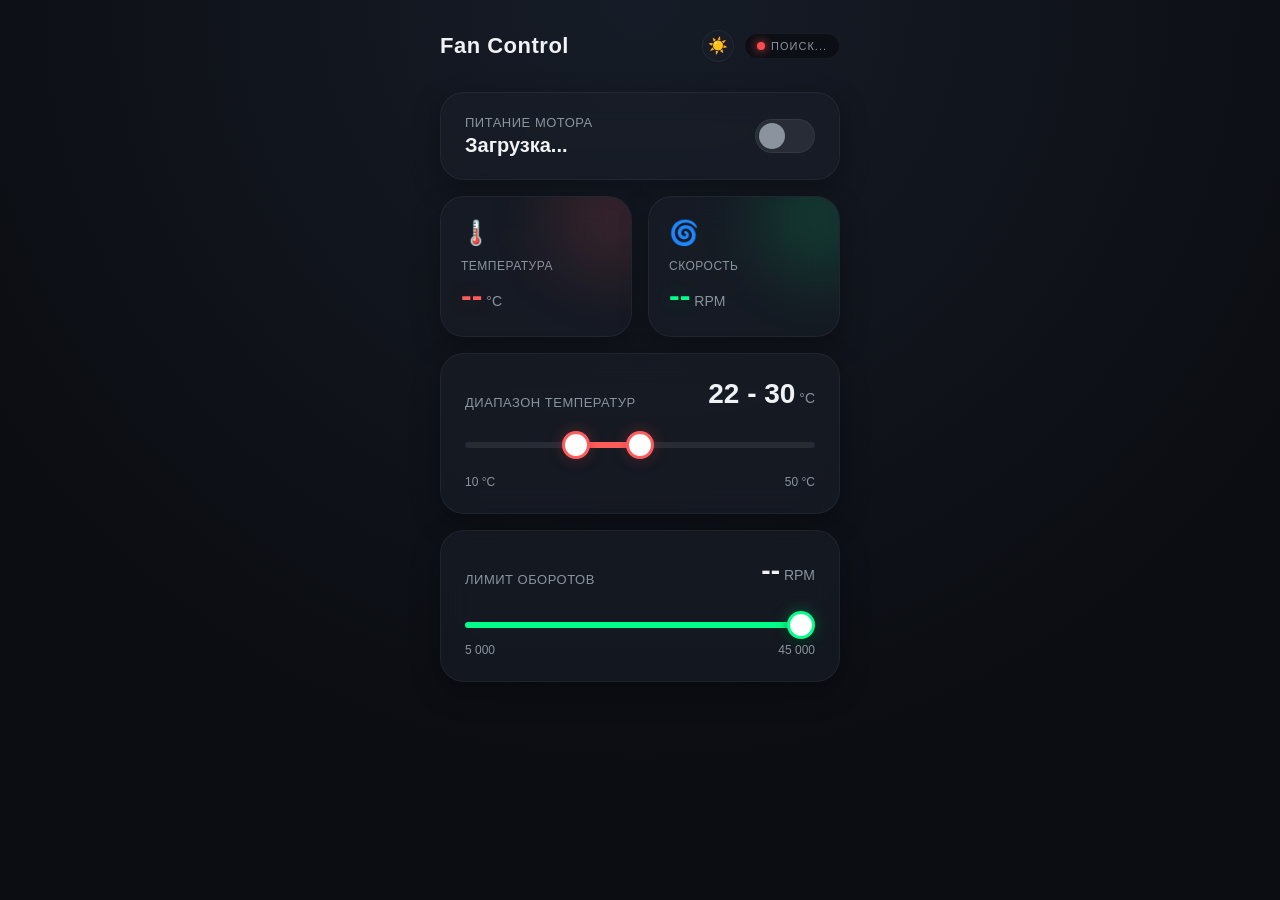
==== src/web/index.html @ 041fd778 "refactor" ====
<!DOCTYPE html>
<html lang="ru">
<head>
  <meta charset="utf-8">
  <meta name="viewport" content="width=device-width, initial-scale=1.0, maximum-scale=1.0, user-scalable=no">
  <title>Smart Fan Dashboard</title>
  <link rel="stylesheet" href="style.css">
</head>

<body>
  <div class="container">
    <header>
      <h1>Fan Control</h1>
      <div style="display: flex; gap: 10px; align-items: center;">
        <button id="themeToggle" class="theme-btn" title="Переключить тему">☀️</button>
        <div class="status-badge"><div class="dot offline" id="statusDot"></div><span id="statusText">Офлайн</span></div>
      </div>
    </header>

    <div class="power-card">
      <div class="power-info">
        <div class="label">Питание мотора</div>
        <div class="state" id="powerStateText">Загрузка...</div>
      </div>
      <label class="switch">
        <input type="checkbox" id="powerToggle">
        <span class="slider round"></span>
      </label>
    </div>

    <div class="grid">
      <div class="stat-card temp">
        <div class="glow-circle"></div>
        <span class="icon">🌡️</span>
        <div class="title">Температура</div>
        <div><span class="value" id="tempVal">--</span><span class="unit">°C</span></div>
      </div>
      <div class="stat-card rpm">
        <div class="glow-circle"></div>
        <span class="icon"><span id="fanIcon" class="fan-spin">🌀</span></span>
        <div class="title">Скорость</div>
        <div><span class="value" id="rpmVal">--</span><span class="unit">RPM</span></div>
      </div>
    </div>

    <div class="control-panel">
      <div class="control-header">
        <div class="title">Диапазон температур</div>
        <div><span class="val" id="tempRangeVal">22 - 30</span><span class="unit"> °C</span></div>
      </div>
      <div class="range-slider temp-slider">
        <div class="track"></div>
        <div class="fill" id="tempSliderFill"></div>
        <input type="range" id="tempMinSlider" min="10" max="50" step="1" value="22">
        <input type="range" id="tempMaxSlider" min="10" max="50" step="1" value="30">
      </div>
      <div class="range-labels"><span>10 °C</span><span>50 °C</span></div>
    </div>

    <div class="control-panel" style="margin-top: 16px;">
      <div class="control-header">
        <div class="title">Лимит оборотов</div>
        <div><span class="val" id="limitVal">--</span><span class="unit"> RPM</span></div>
      </div>
      <input type="range" id="rpmSlider" class="single" min="5000" max="45000" step="100" value="45000">
      <div class="range-labels"><span>5 000</span><span>45 000</span></div>
    </div>
  </div>

  <script src="script.js"></script>
</body>
</html>
---- src/web/style.css ----
:root {
  --bg: #0b0d12;
  --card-bg: rgba(26, 30, 41, 0.6);
  --card-border: rgba(255, 255, 255, 0.05);
  --accent: #00ff88;
  --accent-glow: rgba(0, 255, 136, 0.3);
  --temp: #ff5c5c;
  --temp-glow: rgba(255, 92, 92, 0.3);
  --text-main: #f0f2f5;
  --text-muted: #8b949e;
  --danger: #ff4b4b;
  --body-grad1: #161c27;
  --track-bg: rgba(255, 255, 255, 0.08);
  --thumb-bg: #fff;
}

[data-theme="light"] {
  --bg: #f0f2f5;
  --card-bg: rgba(255, 255, 255, 0.85);
  --card-border: rgba(0, 0, 0, 0.1);
  --accent: #00cc6a;
  --accent-glow: rgba(0, 204, 106, 0.3);
  --temp: #e63946;
  --temp-glow: rgba(230, 57, 70, 0.3);
  --text-main: #111827;
  --text-muted: #6b7280;
  --danger: #d90429;
  --body-grad1: #ffffff;
  --track-bg: rgba(0, 0, 0, 0.1);
  --thumb-bg: #fff;
}

* { box-sizing: border-box; -webkit-tap-highlight-color: transparent; }

body {
  margin: 0; padding: 0;
  min-height: 100vh;
  background: radial-gradient(circle at 50% 0%, var(--body-grad1) 0%, var(--bg) 70%);
  color: var(--text-main);
  font-family: -apple-system, BlinkMacSystemFont, "SF Pro Display", "Segoe UI", Roboto, sans-serif;
  overflow-x: hidden;
  transition: background 0.3s, color 0.3s;
}

.container { max-width: 440px; margin: 0 auto; padding: 30px 20px; }

header { display: flex; justify-content: space-between; align-items: center; margin-bottom: 30px; }
h1 { font-size: 22px; font-weight: 600; margin: 0; letter-spacing: 0.5px; }

.status-badge {
  display: flex; align-items: center; gap: 6px;
  background: rgba(0, 0, 0, 0.4); padding: 6px 12px;
  border-radius: 20px; font-size: 11px; text-transform: uppercase; letter-spacing: 1px;
  border: 1px solid var(--card-border); color: var(--text-muted);
}
.dot { width: 8px; height: 8px; border-radius: 50%; background: var(--accent); box-shadow: 0 0 10px var(--accent); animation: pulse 2s infinite; }
.dot.offline { background: var(--danger); box-shadow: 0 0 10px var(--danger); animation: none; }

.theme-btn {
  background: var(--card-bg);
  border: 1px solid var(--card-border);
  color: var(--text-main);
  border-radius: 50%;
  width: 32px; height: 32px;
  cursor: pointer;
  display: flex; justify-content: center; align-items: center;
  transition: 0.3s;
  font-size: 16px;
  padding: 0;
  line-height: 1;
}
.theme-btn:hover { box-shadow: 0 0 10px var(--bg); border-color: var(--card-bg); }

@keyframes pulse { 0%, 100% { opacity: 1; } 50% { opacity: 0.4; } }

.power-card {
  background: var(--card-bg);
  backdrop-filter: blur(16px); -webkit-backdrop-filter: blur(16px);
  border: 1px solid var(--card-border); border-radius: 24px;
  padding: 22px 24px; margin-bottom: 16px;
  display: flex; justify-content: space-between; align-items: center;
  box-shadow: 0 10px 30px rgba(0,0,0,0.3);
  transition: background 0.3s, border 0.3s;
}
.power-info .label { font-size: 13px; color: var(--text-muted); margin-bottom: 4px; text-transform: uppercase; letter-spacing: 0.5px; }
.power-info .state { font-size: 20px; font-weight: 600; color: var(--text-main); }

.switch { position: relative; display: inline-block; width: 60px; height: 34px; }
.switch input { opacity: 0; width: 0; height: 0; }
.slider.round {
  position: absolute; cursor: pointer; top: 0; left: 0; right: 0; bottom: 0;
  background-color: var(--track-bg); transition: .4s; border-radius: 34px;
  border: 1px solid var(--card-border);
}
.slider.round:before {
  position: absolute; content: ""; height: 26px; width: 26px; left: 3px; bottom: 3px;
  background-color: #8b949e; transition: .4s cubic-bezier(0.175, 0.885, 0.32, 1.275); border-radius: 50%;
}
input:checked + .slider.round { background-color: var(--accent); box-shadow: 0 0 15px var(--accent-glow); border-color: transparent; }
input:checked + .slider.round:before { transform: translateX(26px); background-color: var(--thumb-bg); }

.grid { display: grid; grid-template-columns: 1fr 1fr; gap: 16px; margin-bottom: 16px; }
.stat-card {
  background: var(--card-bg); backdrop-filter: blur(16px); -webkit-backdrop-filter: blur(16px);
  border: 1px solid var(--card-border); border-radius: 24px; padding: 22px 20px;
  position: relative; overflow: hidden; box-shadow: 0 10px 30px rgba(0,0,0,0.3);
  transition: background 0.3s, border 0.3s;
}
.stat-card .icon { font-size: 24px; margin-bottom: 12px; display: block; }
.stat-card .title { font-size: 12px; color: var(--text-muted); text-transform: uppercase; letter-spacing: 0.5px; margin-bottom: 4px; }
.stat-card .value { font-size: 32px; font-weight: 700; transition: color 0.3s; }
.stat-card .unit { font-size: 14px; font-weight: 500; color: var(--text-muted); margin-left: 4px; }

.stat-card.temp .value { color: var(--temp); text-shadow: 0 0 20px var(--temp-glow); }
.stat-card.rpm .value { color: var(--accent); text-shadow: 0 0 20px var(--accent-glow); }

.glow-circle { position: absolute; right: -40px; top: -40px; width: 120px; height: 120px; border-radius: 50%; filter: blur(35px); opacity: 0.15; pointer-events: none; transition: background 0.3s; }
.stat-card.temp .glow-circle { background: var(--temp); }
.stat-card.rpm .glow-circle { background: var(--accent); }

.fan-spin { display: inline-block; transform-origin: 50% 50%; animation: spin linear infinite; }
@keyframes spin { to { transform: rotate(360deg); } }

.control-panel {
  background: var(--card-bg); backdrop-filter: blur(16px); -webkit-backdrop-filter: blur(16px);
  border: 1px solid var(--card-border); border-radius: 24px; padding: 24px; box-shadow: 0 10px 30px rgba(0,0,0,0.3);
  transition: background 0.3s, border 0.3s;
}
.control-header { display: flex; justify-content: space-between; align-items: flex-end; margin-bottom: 20px; }
.control-header .title { font-size: 13px; color: var(--text-muted); text-transform: uppercase; letter-spacing: 0.5px; }
.control-header .val { font-size: 28px; font-weight: 700; color: var(--text-main); }
.control-header .unit { font-size: 14px; font-weight: 500; color: var(--text-muted); }

input[type=range].single { 
  -webkit-appearance: none; appearance: none; width: 100%; height: 6px; 
  background: var(--track-bg); border-radius: 6px; outline: none; margin: 15px 0; 
}
input[type=range].single::-webkit-slider-runnable-track { 
  height: 6px; border-radius: 6px; 
  background: linear-gradient(90deg, var(--accent) var(--fill, 50%), transparent var(--fill, 50%)); 
}
input[type=range].single::-webkit-slider-thumb {
  -webkit-appearance: none; width: 28px; height: 28px; border-radius: 50%; 
  background: var(--thumb-bg); border: 3px solid var(--accent);
  box-shadow: 0 0 15px var(--accent-glow), 0 4px 10px rgba(0,0,0,0.5); 
  margin-top: -11px; cursor: grab; transition: transform 0.1s;
}
input[type=range].single:active::-webkit-slider-thumb { transform: scale(1.1); cursor: grabbing; }

.range-slider { position: relative; width: 100%; height: 30px; margin: 15px 0; }
.range-slider input[type="range"] {
  position: absolute; left: 0; top: 12px; width: 100%; height: 6px;
  -webkit-appearance: none; appearance: none; background: transparent;
  pointer-events: none; margin: 0; outline: none;
}
.range-slider input[type="range"]::-webkit-slider-runnable-track { height: 6px; background: transparent; border: none; }
.range-slider input[type="range"]::-webkit-slider-thumb {
  pointer-events: auto; -webkit-appearance: none; width: 28px; height: 28px;
  border-radius: 50%; background: var(--thumb-bg); border: 3px solid var(--accent);
  box-shadow: 0 0 15px var(--accent-glow), 0 4px 10px rgba(0,0,0,0.2);
  cursor: grab; position: relative; z-index: 2; margin-top: -11px;
}
.range-slider input[type="range"]:active::-webkit-slider-thumb { transform: scale(1.1); z-index: 3; cursor: grabbing; }
.range-slider .track { position: absolute; left: 0; top: 12px; width: 100%; height: 6px; background: var(--track-bg); border-radius: 6px; z-index: 0; }
.range-slider .fill { position: absolute; left: 0; top: 12px; height: 6px; background: var(--accent); border-radius: 6px; z-index: 1; }

.range-slider.temp-slider .fill { background: var(--temp); }
.range-slider.temp-slider input[type="range"]::-webkit-slider-thumb {
  border: 3px solid var(--temp); box-shadow: 0 0 15px var(--temp-glow), 0 4px 10px rgba(0,0,0,0.2);
}

.range-labels { display: flex; justify-content: space-between; font-size: 12px; color: var(--text-muted); font-weight: 500; }
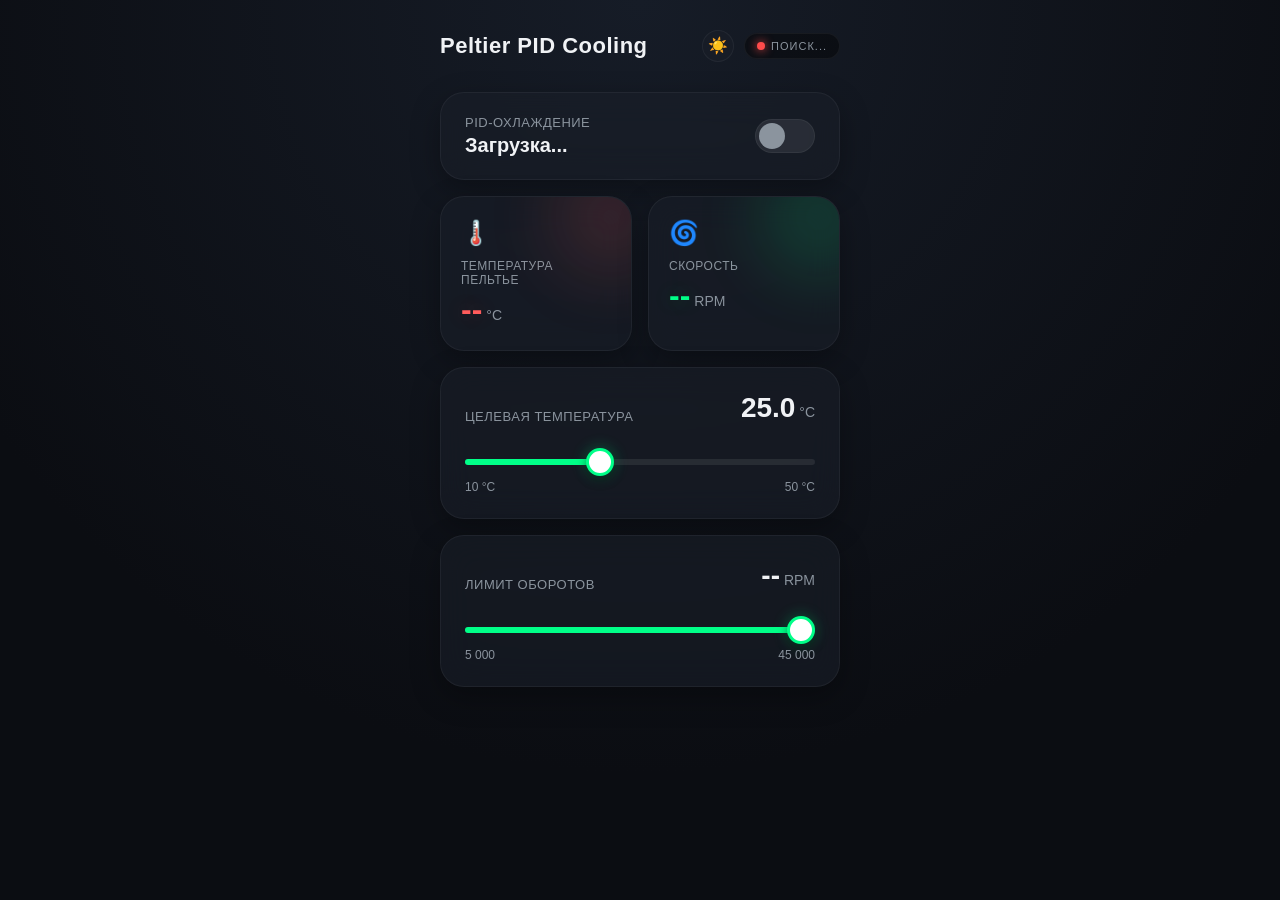
==== commit 9a4c44d4: "feat: add Peltier temperature PID control" ====
--- a/src/web/index.html
+++ b/src/web/index.html
@@ -3,14 +3,69 @@
 <head>
   <meta charset="utf-8">
   <meta name="viewport" content="width=device-width, initial-scale=1.0, maximum-scale=1.0, user-scalable=no">
-  <title>Smart Fan Dashboard</title>
-  <link rel="stylesheet" href="style.css">
+  <title>Peltier PID Cooling</title>
+  <link rel="icon" href="data:,">
+  <style>
+    :root { --bg: #0b0d12; --card-bg: rgba(26, 30, 41, 0.6); --card-border: rgba(255, 255, 255, 0.05); --accent: #00ff88; --accent-glow: rgba(0, 255, 136, 0.3); --temp: #ff5c5c; --temp-glow: rgba(255, 92, 92, 0.3); --text-main: #f0f2f5; --text-muted: #8b949e; --danger: #ff4b4b; --body-grad1: #161c27; --track-bg: rgba(255, 255, 255, 0.08); --thumb-bg: #fff; }
+    [data-theme="light"] { --bg: #f0f2f5; --card-bg: rgba(255, 255, 255, 0.85); --card-border: rgba(0, 0, 0, 0.1); --accent: #00cc6a; --accent-glow: rgba(0, 204, 106, 0.3); --temp: #e63946; --temp-glow: rgba(230, 57, 70, 0.3); --text-main: #111827; --text-muted: #6b7280; --danger: #d90429; --body-grad1: #ffffff; --track-bg: rgba(0, 0, 0, 0.1); --thumb-bg: #fff; }
+    * { box-sizing: border-box; -webkit-tap-highlight-color: transparent; }
+    body { margin: 0; padding: 0; min-height: 100vh; background: radial-gradient(circle at 50% 0%, var(--body-grad1) 0%, var(--bg) 70%); color: var(--text-main); font-family: -apple-system, BlinkMacSystemFont, "SF Pro Display", "Segoe UI", Roboto, sans-serif; overflow-x: hidden; transition: background 0.3s, color 0.3s; }
+    .container { max-width: 440px; margin: 0 auto; padding: 30px 20px; }
+    header { display: flex; justify-content: space-between; align-items: center; margin-bottom: 30px; }
+    h1 { font-size: 22px; font-weight: 600; margin: 0; letter-spacing: 0.5px; }
+    .status-badge { display: flex; align-items: center; gap: 6px; background: rgba(0, 0, 0, 0.4); padding: 6px 12px; border-radius: 20px; font-size: 11px; text-transform: uppercase; letter-spacing: 1px; border: 1px solid var(--card-border); color: var(--text-muted); }
+    .dot { width: 8px; height: 8px; border-radius: 50%; background: var(--accent); box-shadow: 0 0 10px var(--accent); animation: pulse 2s infinite; }
+    .dot.offline { background: var(--danger); box-shadow: 0 0 10px var(--danger); animation: none; }
+    .theme-btn { background: var(--card-bg); border: 1px solid var(--card-border); color: var(--text-main); border-radius: 50%; width: 32px; height: 32px; cursor: pointer; display: flex; justify-content: center; align-items: center; transition: 0.3s; font-size: 16px; padding: 0; line-height: 1; }
+    .theme-btn:hover { box-shadow: 0 0 10px var(--bg); border-color: var(--card-bg); }
+    @keyframes pulse { 0%, 100% { opacity: 1; } 50% { opacity: 0.4; } }
+    .power-card { background: var(--card-bg); backdrop-filter: blur(16px); -webkit-backdrop-filter: blur(16px); border: 1px solid var(--card-border); border-radius: 24px; padding: 22px 24px; margin-bottom: 16px; display: flex; justify-content: space-between; align-items: center; box-shadow: 0 10px 30px rgba(0,0,0,0.3); transition: background 0.3s, border 0.3s; }
+    .power-info .label { font-size: 13px; color: var(--text-muted); margin-bottom: 4px; text-transform: uppercase; letter-spacing: 0.5px; }
+    .power-info .state { font-size: 20px; font-weight: 600; color: var(--text-main); }
+    .switch { position: relative; display: inline-block; width: 60px; height: 34px; }
+    .switch input { opacity: 0; width: 0; height: 0; }
+    .slider.round { position: absolute; cursor: pointer; top: 0; left: 0; right: 0; bottom: 0; background-color: var(--track-bg); transition: .4s; border-radius: 34px; border: 1px solid var(--card-border); }
+    .slider.round:before { position: absolute; content: ""; height: 26px; width: 26px; left: 3px; bottom: 3px; background-color: #8b949e; transition: .4s cubic-bezier(0.175, 0.885, 0.32, 1.275); border-radius: 50%; }
+    input:checked + .slider.round { background-color: var(--accent); box-shadow: 0 0 15px var(--accent-glow); border-color: transparent; }
+    input:checked + .slider.round:before { transform: translateX(26px); background-color: var(--thumb-bg); }
+    .grid { display: grid; grid-template-columns: 1fr 1fr; gap: 16px; margin-bottom: 16px; }
+    .stat-card { background: var(--card-bg); backdrop-filter: blur(16px); -webkit-backdrop-filter: blur(16px); border: 1px solid var(--card-border); border-radius: 24px; padding: 22px 20px; position: relative; overflow: hidden; box-shadow: 0 10px 30px rgba(0,0,0,0.3); transition: background 0.3s, border 0.3s; }
+    .stat-card .icon { font-size: 24px; margin-bottom: 12px; display: block; }
+    .stat-card .title { font-size: 12px; color: var(--text-muted); text-transform: uppercase; letter-spacing: 0.5px; margin-bottom: 4px; }
+    .stat-card .value { font-size: 32px; font-weight: 700; transition: color 0.3s; }
+    .stat-card .unit { font-size: 14px; font-weight: 500; color: var(--text-muted); margin-left: 4px; }
+    .stat-card.temp .value { color: var(--temp); text-shadow: 0 0 20px var(--temp-glow); }
+    .stat-card.rpm .value { color: var(--accent); text-shadow: 0 0 20px var(--accent-glow); }
+    .glow-circle { position: absolute; right: -40px; top: -40px; width: 120px; height: 120px; border-radius: 50%; filter: blur(35px); opacity: 0.15; pointer-events: none; transition: background 0.3s; }
+    .stat-card.temp .glow-circle { background: var(--temp); }
+    .stat-card.rpm .glow-circle { background: var(--accent); }
+    .fan-spin { display: inline-block; transform-origin: 50% 50%; animation: spin linear infinite; }
+    @keyframes spin { to { transform: rotate(360deg); } }
+    .control-panel { background: var(--card-bg); backdrop-filter: blur(16px); -webkit-backdrop-filter: blur(16px); border: 1px solid var(--card-border); border-radius: 24px; padding: 24px; box-shadow: 0 10px 30px rgba(0,0,0,0.3); transition: background 0.3s, border 0.3s; }
+    .control-header { display: flex; justify-content: space-between; align-items: flex-end; margin-bottom: 20px; }
+    .control-header .title { font-size: 13px; color: var(--text-muted); text-transform: uppercase; letter-spacing: 0.5px; }
+    .control-header .val { font-size: 28px; font-weight: 700; color: var(--text-main); }
+    .control-header .unit { font-size: 14px; font-weight: 500; color: var(--text-muted); }
+    input[type=range].single { -webkit-appearance: none; appearance: none; width: 100%; height: 6px; background: var(--track-bg); border-radius: 6px; outline: none; margin: 15px 0; }
+    input[type=range].single::-webkit-slider-runnable-track { height: 6px; border-radius: 6px; background: linear-gradient(90deg, var(--accent) var(--fill, 50%), transparent var(--fill, 50%)); }
+    input[type=range].single::-webkit-slider-thumb { -webkit-appearance: none; width: 28px; height: 28px; border-radius: 50%; background: var(--thumb-bg); border: 3px solid var(--accent); box-shadow: 0 0 15px var(--accent-glow), 0 4px 10px rgba(0,0,0,0.5); margin-top: -11px; cursor: grab; transition: transform 0.1s; }
+    input[type=range].single:active::-webkit-slider-thumb { transform: scale(1.1); cursor: grabbing; }
+    .range-slider { position: relative; width: 100%; height: 30px; margin: 15px 0; }
+    .range-slider input[type="range"] { position: absolute; left: 0; top: 12px; width: 100%; height: 6px; -webkit-appearance: none; appearance: none; background: transparent; pointer-events: none; margin: 0; outline: none; }
+    .range-slider input[type="range"]::-webkit-slider-runnable-track { height: 6px; background: transparent; border: none; }
+    .range-slider input[type="range"]::-webkit-slider-thumb { pointer-events: auto; -webkit-appearance: none; width: 28px; height: 28px; border-radius: 50%; background: var(--thumb-bg); border: 3px solid var(--accent); box-shadow: 0 0 15px var(--accent-glow), 0 4px 10px rgba(0,0,0,0.2); cursor: grab; position: relative; z-index: 2; margin-top: -11px; }
+    .range-slider input[type="range"]:active::-webkit-slider-thumb { transform: scale(1.1); z-index: 3; cursor: grabbing; }
+    .range-slider .track { position: absolute; left: 0; top: 12px; width: 100%; height: 6px; background: var(--track-bg); border-radius: 6px; z-index: 0; }
+    .range-slider .fill { position: absolute; left: 0; top: 12px; height: 6px; background: var(--accent); border-radius: 6px; z-index: 1; }
+    .range-slider.temp-slider .fill { background: var(--temp); }
+    .range-slider.temp-slider input[type="range"]::-webkit-slider-thumb { border: 3px solid var(--temp); box-shadow: 0 0 15px var(--temp-glow), 0 4px 10px rgba(0,0,0,0.2); }
+    .range-labels { display: flex; justify-content: space-between; font-size: 12px; color: var(--text-muted); font-weight: 500; }
+  </style>
 </head>
-
 <body>
   <div class="container">
     <header>
-      <h1>Fan Control</h1>
+      <h1>Peltier PID Cooling</h1>
       <div style="display: flex; gap: 10px; align-items: center;">
         <button id="themeToggle" class="theme-btn" title="Переключить тему">☀️</button>
         <div class="status-badge"><div class="dot offline" id="statusDot"></div><span id="statusText">Офлайн</span></div>
@@ -19,11 +74,11 @@
 
     <div class="power-card">
       <div class="power-info">
-        <div class="label">Питание мотора</div>
+        <div class="label">PID-охлаждение</div>
         <div class="state" id="powerStateText">Загрузка...</div>
       </div>
       <label class="switch">
-        <input type="checkbox" id="powerToggle">
+        <input type="checkbox" id="powerToggle" disabled>
         <span class="slider round"></span>
       </label>
     </div>
@@ -32,7 +87,7 @@
       <div class="stat-card temp">
         <div class="glow-circle"></div>
         <span class="icon">🌡️</span>
-        <div class="title">Температура</div>
+        <div class="title">Температура Пельтье</div>
         <div><span class="value" id="tempVal">--</span><span class="unit">°C</span></div>
       </div>
       <div class="stat-card rpm">
@@ -45,15 +100,10 @@
 
     <div class="control-panel">
       <div class="control-header">
-        <div class="title">Диапазон температур</div>
-        <div><span class="val" id="tempRangeVal">22 - 30</span><span class="unit"> °C</span></div>
-      </div>
-      <div class="range-slider temp-slider">
-        <div class="track"></div>
-        <div class="fill" id="tempSliderFill"></div>
-        <input type="range" id="tempMinSlider" min="10" max="50" step="1" value="22">
-        <input type="range" id="tempMaxSlider" min="10" max="50" step="1" value="30">
-      </div>
+        <div class="title">Целевая температура</div>
+        <div><span class="val" id="targetTempVal">25.0</span><span class="unit"> °C</span></div>
+      </div>
+      <input type="range" id="targetTempSlider" class="single" min="10" max="50" step="0.5" value="25" disabled>
       <div class="range-labels"><span>10 °C</span><span>50 °C</span></div>
     </div>
 
@@ -62,11 +112,127 @@
         <div class="title">Лимит оборотов</div>
         <div><span class="val" id="limitVal">--</span><span class="unit"> RPM</span></div>
       </div>
-      <input type="range" id="rpmSlider" class="single" min="5000" max="45000" step="100" value="45000">
+      <input type="range" id="rpmSlider" class="single" min="5000" max="45000" step="100" value="45000" disabled>
       <div class="range-labels"><span>5 000</span><span>45 000</span></div>
     </div>
   </div>
 
-  <script src="script.js"></script>
+<script>
+    const slider = document.getElementById('rpmSlider'), limitVal = document.getElementById('limitVal');
+    const tempVal = document.getElementById('tempVal'), rpmVal = document.getElementById('rpmVal');
+    const fanIcon = document.getElementById('fanIcon'), powerToggle = document.getElementById('powerToggle');
+    const powerStateText = document.getElementById('powerStateText'), statusDot = document.getElementById('statusDot');
+    const statusText = document.getElementById('statusText'), themeToggle = document.getElementById('themeToggle');
+    const targetTempSlider = document.getElementById('targetTempSlider'), targetTempVal = document.getElementById('targetTempVal');
+
+    const MIN = 5000, MAX = 45000, TEMP_MIN = 10, TEMP_MAX = 50;
+    let dragging = false, ignoreUpdatesUntil = 0, targetDragging = false, targetIgnoreUpdatesUntil = 0;
+    let ws = null, isDark = true, dataReceived = false;
+
+    function setControlsEnabled(enabled) { powerToggle.disabled = targetTempSlider.disabled = slider.disabled = !enabled; }
+
+    if (localStorage.getItem('theme') === 'light') {
+      isDark = false; document.documentElement.setAttribute('data-theme', 'light'); themeToggle.textContent = '🌙';
+    }
+
+    themeToggle.addEventListener('click', () => {
+      isDark = !isDark;
+      if(isDark) { document.documentElement.removeAttribute('data-theme'); themeToggle.textContent = '☀️'; localStorage.setItem('theme', 'dark'); } 
+      else { document.documentElement.setAttribute('data-theme', 'light'); themeToggle.textContent = '🌙'; localStorage.setItem('theme', 'light'); }
+    });
+
+    function formatNum(n) { return Math.round(n).toLocaleString('ru-RU'); }
+
+    function updateFill() {
+      const pct = (slider.value - MIN) / (MAX - MIN) * 100;
+      slider.style.setProperty('--fill', pct + '%');
+    }
+
+    function updateTargetTempUI() {
+      const value = Number(targetTempSlider.value);
+      const pct = (value - TEMP_MIN) / (TEMP_MAX - TEMP_MIN) * 100;
+      targetTempSlider.style.setProperty('--fill', pct + '%');
+      targetTempVal.textContent = value.toFixed(1);
+    }
+
+    function setPowerUI(isOn) {
+      powerToggle.checked = isOn;
+      powerStateText.textContent = isOn ? 'ВКЛЮЧЕН' : 'ВЫКЛЮЧЕН';
+      powerStateText.style.color = isOn ? 'var(--text-main)' : 'var(--text-muted)';
+    }
+
+    function connectWS() {
+      ws = new WebSocket(`ws://${location.host}/ws`);
+      ws.onopen = () => {
+        statusDot.classList.remove('offline'); statusText.textContent = 'ОНЛАЙН';
+        ws.send("init:");
+      };
+      ws.onmessage = (e) => {
+        const d = JSON.parse(e.data);
+        if (!dataReceived) { dataReceived = true; setControlsEnabled(true); }
+        
+        if (typeof d.power === 'number') {
+          const isOn = d.power === 1;
+          setPowerUI(isOn);
+          if (isOn && d.failsafe === 1) {
+            powerStateText.textContent = 'АВАРИЙНЫЙ ОБДУВ';
+            powerStateText.style.color = 'var(--danger)';
+          }
+        }
+        
+        // ПРОВЕРКА НАЛИЧИЯ ДАТЧИКА:
+        if (typeof d.bmp_ok === 'number') {
+          if (d.bmp_ok === 1) {
+            // Датчик на связи
+            if (typeof d.temp === 'number') { 
+              const t = d.temp.toFixed(1); 
+              if (tempVal.textContent !== t) tempVal.textContent = t; 
+            }
+          } else {
+            // Датчик отвалился — рисуем прочерки
+            if (tempVal.textContent !== '--') tempVal.textContent = '--';
+          }
+        }
+
+        if (typeof d.current_rpm === 'number') {
+          const rpmStr = formatNum(d.current_rpm);
+          if (rpmVal.textContent !== rpmStr) {
+            rpmVal.textContent = rpmStr;
+            const speed = Math.max(0.4, Math.min(3, d.current_rpm / MAX * 3));
+            fanIcon.style.animationDuration = (d.current_rpm > 50 ? (1 / speed) : 0) + 's';
+          }
+        }
+        
+        if (typeof d.max_rpm === 'number' && !dragging && Date.now() > ignoreUpdatesUntil) {
+          if (slider.value != Math.round(d.max_rpm) || limitVal.textContent === '--') {
+            slider.value = Math.round(d.max_rpm); limitVal.textContent = formatNum(d.max_rpm); updateFill();
+          }
+        }
+        
+        if (typeof d.target_temp === 'number' && !targetDragging && Date.now() > targetIgnoreUpdatesUntil) {
+          if (Number(targetTempSlider.value) !== d.target_temp) {
+            targetTempSlider.value = d.target_temp;
+            updateTargetTempUI();
+          }
+        }
+      };
+      ws.onclose = () => {
+        statusDot.classList.add('offline'); statusText.textContent = 'ПОИСК...';
+        dataReceived = false; setControlsEnabled(false); setTimeout(connectWS, 1500);
+      };
+    }
+
+    powerToggle.addEventListener('change', () => { const isOn = powerToggle.checked; setPowerUI(isOn); if (ws && ws.readyState === WebSocket.OPEN) ws.send("power:" + (isOn ? "1" : "0")); });
+    slider.addEventListener('input', () => { dragging = true; limitVal.textContent = formatNum(slider.value); updateFill(); });
+    slider.addEventListener('change', () => { dragging = false; ignoreUpdatesUntil = Date.now() + 1000; if (ws && ws.readyState === WebSocket.OPEN) ws.send("rpm:" + slider.value); });
+    targetTempSlider.addEventListener('input', () => { targetDragging = true; updateTargetTempUI(); });
+    targetTempSlider.addEventListener('change', () => {
+      targetDragging = false;
+      targetIgnoreUpdatesUntil = Date.now() + 1000;
+      if (ws && ws.readyState === WebSocket.OPEN) ws.send("target_temp:" + targetTempSlider.value);
+    });
+
+    updateFill(); updateTargetTempUI(); connectWS();
+  </script>
 </body>
-</html>+</html>
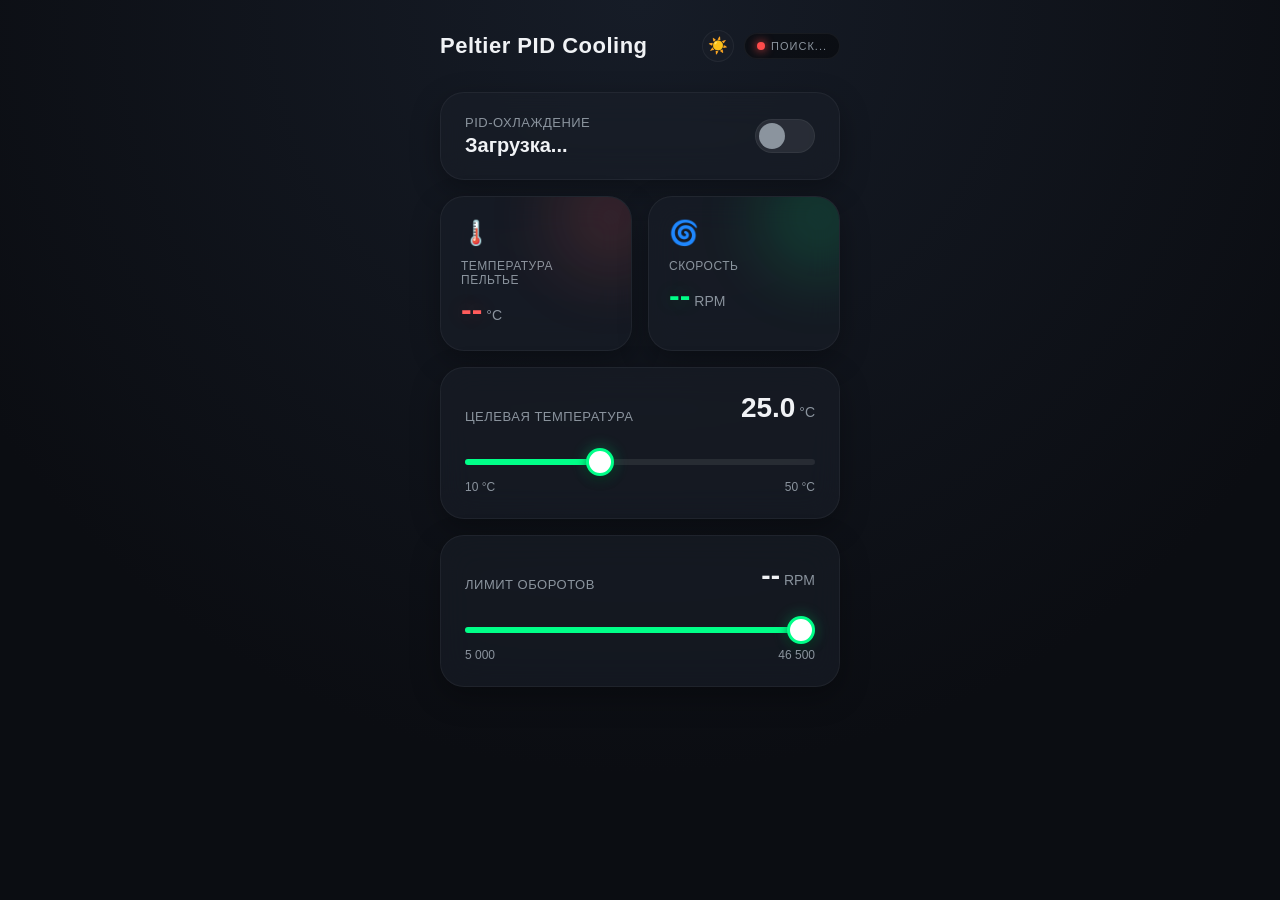
==== commit 619e2d8a: "подгон под новые модули" ====
--- a/src/web/index.html
+++ b/src/web/index.html
@@ -112,8 +112,8 @@
         <div class="title">Лимит оборотов</div>
         <div><span class="val" id="limitVal">--</span><span class="unit"> RPM</span></div>
       </div>
-      <input type="range" id="rpmSlider" class="single" min="5000" max="45000" step="100" value="45000" disabled>
-      <div class="range-labels"><span>5 000</span><span>45 000</span></div>
+      <input type="range" id="rpmSlider" class="single" min="5000" max="46500" step="100" value="46500" disabled>
+      <div class="range-labels"><span>5 000</span><span>46 500</span></div>
     </div>
   </div>
 
@@ -125,7 +125,7 @@
     const statusText = document.getElementById('statusText'), themeToggle = document.getElementById('themeToggle');
     const targetTempSlider = document.getElementById('targetTempSlider'), targetTempVal = document.getElementById('targetTempVal');
 
-    const MIN = 5000, MAX = 45000, TEMP_MIN = 10, TEMP_MAX = 50;
+    const MIN = 5000, MAX = 46500, TEMP_MIN = 10, TEMP_MAX = 50;
     let dragging = false, ignoreUpdatesUntil = 0, targetDragging = false, targetIgnoreUpdatesUntil = 0;
     let ws = null, isDark = true, dataReceived = false;
 
@@ -236,3 +236,4 @@
   </script>
 </body>
 </html>
+
